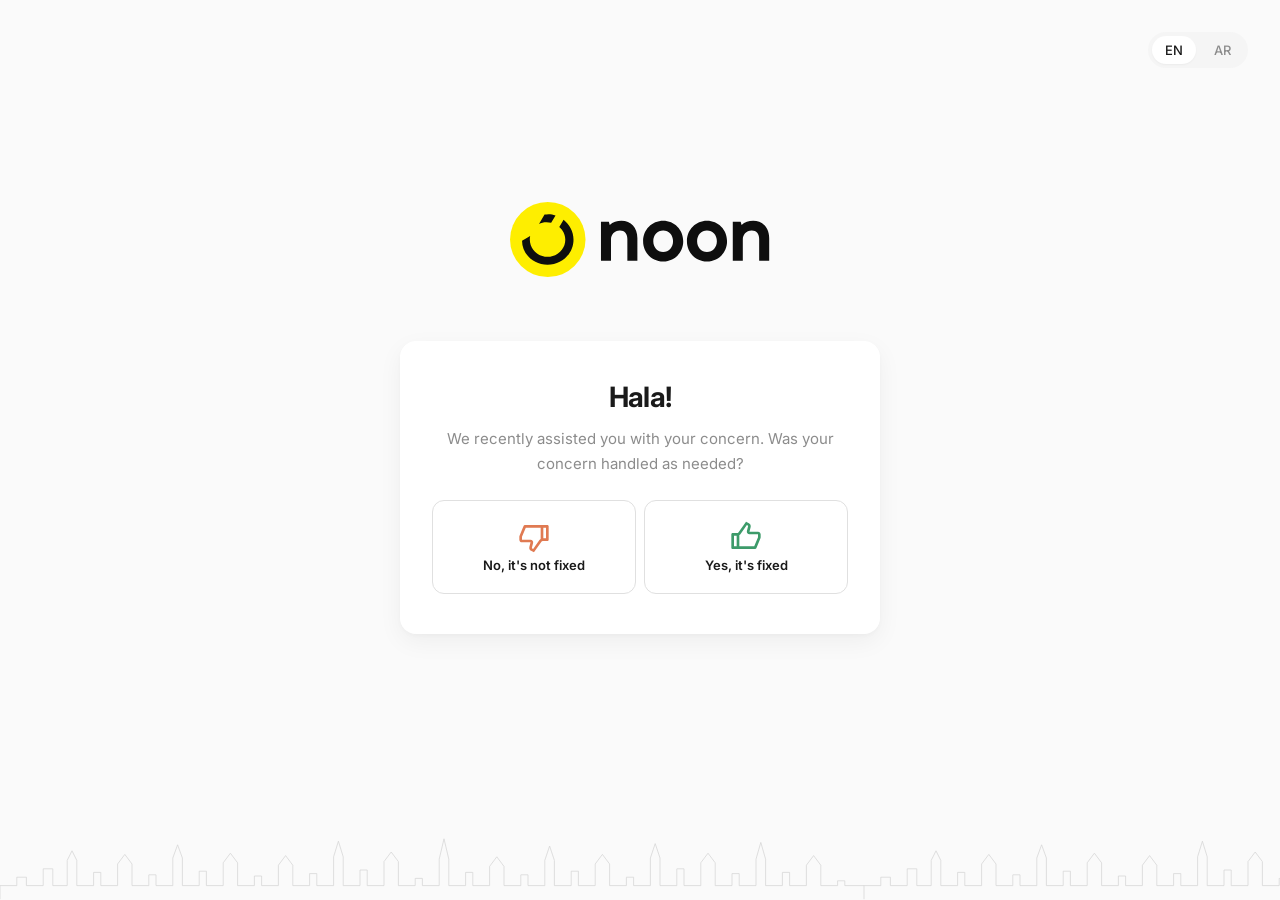
==== index.html @ 11aaef92 "Polish secondary feedback screen and language switcher spacing - Remove Optional Comments label; pla" ====
<!DOCTYPE html>
<html lang="en" dir="ltr">
<head>
  <meta charset="UTF-8" />
  <meta name="viewport" content="width=device-width, initial-scale=1.0" />
  <title>Customer Feedback | noon</title>
  <link rel="preconnect" href="https://fonts.googleapis.com" />
  <link rel="preconnect" href="https://fonts.gstatic.com" crossorigin />
  <link href="https://fonts.googleapis.com/css2?family=Inter:wght@400;500;600;700&family=Cairo:wght@400;500;600;700&display=swap" rel="stylesheet" />
  <link rel="stylesheet" href="tokens.css" />
  <link rel="stylesheet" href="styles.css" />
</head>
<body>
  <header class="app-header">
    <nav class="lang-switch" aria-label="Language">
      <button type="button" class="lang-switch__btn is-active" data-lang="en" aria-pressed="true">EN</button>
      <button type="button" class="lang-switch__btn" data-lang="ar" aria-pressed="false">AR</button>
    </nav>
  </header>

  <main class="page">
    <div class="page__brand">
      <img class="logo-mark" src="assets/noon-logo.svg" width="303" height="88" alt="noon" />
    </div>

    <div class="card">
      <!-- STEP 1 -->
      <section class="step" id="step-1" data-step="1">
        <div class="step__intro">
          <p class="step__greeting" data-i18n="greeting">Hala!</p>
          <h2 class="step__headline" data-i18n="step1Headline">
            We recently assisted you with your concern. Was your concern handled as needed?
          </h2>
        </div>
        <div class="sentiment-row" role="group" data-i18n-aria="step1ActionsAria" aria-label="Resolution status">
          <button type="button" class="sentiment-card sentiment-card--not-fixed" data-goto="2b">
            <span class="sentiment-card__icon" aria-hidden="true">
              <svg viewBox="0 0 24 24" fill="none" xmlns="http://www.w3.org/2000/svg">
                <path d="M9.4002 16.0006L3 16.0006C1.8954 16.0006 1 15.1052 1 14.0007V11.8963C1 11.6351 1.0512 11.3764 1.1506 11.1348L4.245 3.61988C4.3993 3.24518 4.7645 3.00068 5.1697 3.00068L22 3.00068C22.5523 3.00068 23 3.44838 23 4.00068L23 14.0007C23 14.5529 22.5523 15.0006 22 15.0006L18.5182 15.0006C18.1932 15.0006 17.8886 15.1585 17.7012 15.424L12.2478 23.1496C12.1053 23.3515 11.8367 23.419 11.6157 23.3085L9.8016 22.4015C8.75 21.8756 8.2069 20.6881 8.4969 19.5486L9.4002 16.0006ZM17 13.4132L17 5.00068L5.8394 5.00068L3 11.8963V14.0007L9.4002 14.0007C10.7049 14.0007 11.6602 15.2297 11.3384 16.4941L10.4351 20.042C10.3771 20.2699 10.4857 20.5074 10.6961 20.6126L11.3572 20.9432L16.0672 14.2706C16.3171 13.9166 16.6366 13.6264 17 13.4132ZM19 13.0007L21 13.0007L21 5.00068H19L19 13.0007Z" fill="currentColor"/>
              </svg>
            </span>
            <span class="sentiment-card__title" data-i18n="sentimentNotFixedTitle">No, it's not fixed</span>
          </button>
          <button type="button" class="sentiment-card sentiment-card--all-fixed" data-goto="2a">
            <span class="sentiment-card__icon" aria-hidden="true">
              <svg viewBox="0 0 24 24" fill="none" xmlns="http://www.w3.org/2000/svg">
                <path d="M14.5998 7.99935H21C22.1046 7.99935 23 8.89478 23 9.99932V12.1037C23 12.3649 22.9488 12.6236 22.8494 12.8652L19.755 20.3801C19.6007 20.7548 19.2355 20.9993 18.8303 20.9993H2C1.44772 20.9993 1 20.5516 1 19.9993V9.99932C1 9.44706 1.44772 8.99935 2 8.99935H5.48184C5.80677 8.99935 6.11143 8.84148 6.29881 8.57603L11.7522 0.850378C11.8947 0.648509 12.1633 0.581001 12.3843 0.691506L14.1984 1.59853C15.25 2.12436 15.7931 3.31194 15.5031 4.45137L14.5998 7.99935ZM7 10.5868V18.9993H18.1606L21 12.1037V9.99932H14.5998C13.2951 9.99932 12.3398 8.7703 12.6616 7.50593L13.5649 3.95796C13.6229 3.73007 13.5143 3.49255 13.3039 3.38739L12.6428 3.05682L7.93275 9.7294C7.68285 10.0834 7.36341 10.3736 7 10.5868ZM5 10.9993H3V18.9993H5V10.9993Z" fill="currentColor"/>
              </svg>
            </span>
            <span class="sentiment-card__title" data-i18n="sentimentAllFixedTitle">Yes, it's fixed</span>
          </button>
        </div>
      </section>

      <!-- STEP 2A — Success path -->
      <section class="step" id="step-2a" data-step="2a" hidden>
        <h2 class="step__headline" data-i18n="step2aHeadline">
          Thank you for your feedback. We're glad we could help.
        </h2>
        <form class="step__form" id="form-2a">
          <div class="slate">
            <textarea
              class="slate__input"
              id="success-feedback"
              name="successFeedback"
              rows="4"
              data-i18n-placeholder="successPlaceholder"
              data-i18n-aria="successAria"
              placeholder="We'd love to hear more."
              aria-label="Optional feedback"
            ></textarea>
          </div>
          <div class="step__actions step__actions--form">
            <button type="submit" class="btn btn--secondary" data-i18n="submitBtn">Submit</button>
          </div>
        </form>
      </section>

      <!-- STEP 2B — Resolution fail path -->
      <section class="step" id="step-2b" data-step="2b" hidden>
        <h2 class="step__headline" data-i18n="step2bHeadline">
          We're sorry your experience did not meet expectations. Please tell us how we can improve.
        </h2>
        <p class="step__lede step__lede--sub" data-i18n="step2bSubhead">What went wrong? Select one:</p>
        <form class="step__form" id="form-2b">
          <fieldset class="option-list" data-i18n-aria="issueOptionsAria">
            <legend class="visually-hidden" data-i18n="step2bSubhead">What went wrong? Select one:</legend>
            <label class="option-item">
              <input type="radio" name="issue-reason" value="solution" class="option-item__input" />
              <span class="option-item__label" data-i18n="optionSolution">The solution didn't work</span>
            </label>
            <label class="option-item">
              <input type="radio" name="issue-reason" value="speed" class="option-item__input" />
              <span class="option-item__label" data-i18n="optionSpeed">It took too long to resolve</span>
            </label>
            <label class="option-item">
              <input type="radio" name="issue-reason" value="agent" class="option-item__input" />
              <span class="option-item__label" data-i18n="optionAgent">The agent didn't understand my problem</span>
            </label>
            <label class="option-item">
              <input type="radio" name="issue-reason" value="other" class="option-item__input" />
              <span class="option-item__label" data-i18n="optionOther">Other</span>
            </label>
          </fieldset>
          <div class="panel--slide" id="other-panel">
            <div class="slate">
              <textarea
                class="slate__input"
                id="other-comments"
                name="otherComments"
                rows="3"
                data-i18n-placeholder="optionalCommentsPlaceholder"
                data-i18n-aria="optionalCommentsAria"
                placeholder="Share any additional details…"
                aria-label="Optional comments"
              ></textarea>
            </div>
          </div>
          <p class="field__error" id="issue-error" hidden data-i18n="issueError">Please select an option to continue.</p>
          <div class="step__actions step__actions--form">
            <button type="submit" class="btn btn--primary" data-i18n="submitFeedback">Submit Feedback</button>
          </div>
        </form>
      </section>

      <!-- Done state -->
      <section class="step step--center" id="step-done" data-step="done" hidden>
        <h2 class="step__headline step__headline--center" data-i18n="doneHeadline">
          Thanks! Your feedback means a lot.
        </h2>
        <p class="step__lede step__lede--center" data-i18n="doneLede">We'll use it to deliver a better noon experience.</p>
      </section>
    </div>
  </main>

  <footer class="page-footer" aria-hidden="true"></footer>

  <script src="app.js"></script>
</body>
</html>
---- tokens.css ----
/**
 * Weaver Design System — Gray Theme tokens
 * Source: noon Weaver Design System (Foundations)
 */
:root {
  /* Gray scale (Light) */
  --color-gray-50: #fafafa;
  --color-gray-100: #f5f5f5;
  --color-gray-200: #f0f0f0;
  --color-gray-300: #ebebeb;
  --color-gray-400: #dbdbdb;
  --color-gray-500: #adadad;
  --color-gray-600: #8c8c8c;
  --color-gray-700: #595959;
  --color-gray-800: #2e2e2e;
  --color-gray-900: #2e2e2e;
  --color-gray-950: #1a1a1a;

  /* Brand */
  --color-noon-yellow: #feee00;
  --color-noon-yellow-hover: #f7df00;
  --color-noon-yellow-tint: #fffce6;
  --color-noon-yellow-ring: rgba(254, 238, 0, 0.38);
  --color-white: #ffffff;
  --color-black: #000000;

  --color-sentiment-coral: #e07a52;
  --color-sentiment-green: #3d9b6a;

  /* App chrome */
  --color-skyline: #d4d4d4;

  /* Semantic aliases */
  --color-bg-page: var(--color-gray-50);
  --color-bg-surface: var(--color-white);
  --color-bg-muted: var(--color-gray-100);
  --color-bg-slate: var(--color-white);
  --color-text-primary: var(--color-gray-950);
  --color-text-secondary: var(--color-gray-600);
  --color-text-placeholder: var(--color-gray-500);
  --color-text-link: var(--color-gray-600);
  --color-text-link-hover: var(--color-gray-800);
  --color-border-default: var(--color-gray-300);
  --color-border-subtle: #e0e0e0;
  --color-border-input: #e0e0e0;
  --color-border-input-idle: #e0e0e0;
  --color-cta-bg: var(--color-gray-950);
  --color-cta-bg-hover: var(--color-gray-800);
  --color-cta-text: var(--color-white);
  --color-cta-opacity-hover: 0.88;
  --color-focus-ring-neutral: rgba(26, 26, 26, 0.14);

  /* Typography — Inter */
  --font-family-base: "Inter", system-ui, -apple-system, "Segoe UI", Roboto, Arial, sans-serif;
  --font-family-ar: "Cairo", "Inter", system-ui, -apple-system, "Segoe UI", Roboto, Arial, sans-serif;
  --font-size-body-md: 0.9375rem;   /* 15px */
  --font-size-body-sm: 0.875rem;    /* 14px */
  --font-size-body-xs: 0.8125rem;   /* 13px */
  --font-size-heading: 1.0625rem;   /* 17px */
  --font-size-greeting: 1.75rem;    /* 28px */
  --logo-mark-width: 220px;
  --font-size-slate-placeholder: 0.9375rem;
  --line-height-body-md: 1.65;
  --line-height-body-sm: 1.5;
  --line-height-heading: 1.55;
  --line-height-greeting: 1.2;
  --font-weight-regular: 400;
  --font-weight-medium: 500;
  --font-weight-semibold: 600;
  --font-weight-bold: 700;
  --letter-spacing-heading: -0.015em;
  --letter-spacing-greeting: -0.025em;

  /* Spacing */
  --spacing-xs: 4px;
  --spacing-sm: 6px;
  --spacing-md: 8px;
  --spacing-lg: 12px;
  --spacing-xl: 16px;
  --spacing-2xl: 20px;
  --spacing-3xl: 24px;
  --spacing-4xl: 32px;
  --spacing-5xl: 40px;
  --spacing-6xl: 48px;
  --spacing-7xl: 64px;

  /* Radius */
  --radius-sm: 4px;
  --radius-md: 6px;
  --radius-lg: 8px;
  --radius-xl: 12px;
  --radius-2xl: 16px;
  --radius-full: 9999px;

  /* Shadows */
  --shadow-xs: 0 1px 2px rgba(15, 17, 20, 0.04);
  --shadow-component: 0 1px 2px rgba(15, 17, 20, 0.04);
  --shadow-lg: 0 8px 24px rgba(15, 17, 20, 0.05), 0 2px 6px rgba(15, 17, 20, 0.03);
  --shadow-card: var(--shadow-lg);
  --shadow-slate: none;

  /* Layout */
  --card-max-width: 480px;
  --logo-gap: 64px;
  --footer-height: 72px;
  --lang-switch-inset: var(--spacing-4xl);
  --button-height-lg: 46px;
  --slate-min-height: 156px;
  --transition-base: 0.2s ease;
  --transition-step: 0.28s cubic-bezier(0.4, 0, 0.2, 1);
}
---- styles.css ----
*,
*::before,
*::after {
  box-sizing: border-box;
}

html {
  -webkit-text-size-adjust: 100%;
}

body {
  margin: 0;
  min-height: 100vh;
  font-family: var(--font-family-base);
  font-size: var(--font-size-body-md);
  font-weight: var(--font-weight-regular);
  line-height: var(--line-height-body-md);
  color: var(--color-text-primary);
  background: var(--color-bg-page);
  -webkit-font-smoothing: antialiased;
}

.visually-hidden {
  position: absolute;
  width: 1px;
  height: 1px;
  padding: 0;
  margin: -1px;
  overflow: hidden;
  clip: rect(0, 0, 0, 0);
  white-space: nowrap;
  border: 0;
}

/* Page layout */
.page {
  display: flex;
  flex-direction: column;
  align-items: center;
  min-height: 100vh;
  padding: var(--spacing-6xl) var(--spacing-xl) calc(var(--footer-height) + var(--spacing-5xl));
  position: relative;
  z-index: 2;
}

.page__brand {
  display: flex;
  justify-content: center;
  width: 100%;
  max-width: var(--card-max-width);
  margin-top: auto;
  margin-bottom: var(--logo-gap);
}

.logo-mark {
  display: block;
  width: var(--logo-mark-width);
  height: auto;
  max-width: min(260px, 72vw);
}

.app-header {
  position: fixed;
  top: 0;
  left: 0;
  right: 0;
  z-index: 200;
  height: 0;
  pointer-events: none;
}

.lang-switch {
  position: fixed;
  top: var(--lang-switch-inset);
  right: var(--lang-switch-inset);
  left: auto;
  z-index: 201;
  display: inline-flex;
  align-items: center;
  gap: var(--spacing-xs);
  margin: 0;
  padding: var(--spacing-xs);
  background: var(--color-bg-muted);
  border-radius: var(--radius-full);
  pointer-events: auto;
}

html[dir="rtl"] .lang-switch {
  right: auto;
  left: var(--lang-switch-inset);
}

.lang-switch__btn {
  min-width: 44px;
  padding: var(--spacing-sm) var(--spacing-lg);
  font-family: inherit;
  font-size: var(--font-size-body-xs);
  font-weight: var(--font-weight-medium);
  color: var(--color-text-secondary);
  background: transparent;
  border: none;
  border-radius: var(--radius-full);
  cursor: pointer;
  transition: background var(--transition-base), color var(--transition-base);
}

.lang-switch__btn:hover {
  color: var(--color-text-primary);
}

.lang-switch__btn.is-active {
  color: var(--color-text-primary);
  background: var(--color-bg-surface);
  box-shadow: var(--shadow-xs);
}

.lang-switch__btn:focus-visible {
  outline: none;
  box-shadow: 0 0 0 2px var(--color-focus-ring-neutral);
}

html[dir="rtl"] body {
  font-family: var(--font-family-ar);
}

html[dir="rtl"] .slate__input {
  text-align: right;
}

.card {
  width: 100%;
  max-width: var(--card-max-width);
  margin-bottom: auto;
  padding: var(--spacing-4xl) var(--spacing-3xl);
  background: var(--color-bg-surface);
  border-radius: var(--radius-2xl);
  box-shadow: var(--shadow-card);
}

/* Steps & transitions */
.step {
  opacity: 1;
  transform: translateY(0);
  transition: opacity var(--transition-step), transform var(--transition-step);
}

.step[hidden] {
  display: none;
}

.step--exit {
  opacity: 0;
  transform: translateY(-6px);
}

.step--enter {
  opacity: 0;
  transform: translateY(8px);
}

.step--center {
  text-align: center;
}

.step__intro {
  margin-bottom: var(--spacing-3xl);
}

.step__greeting {
  margin: 0 0 var(--spacing-lg);
  font-size: var(--font-size-greeting);
  font-weight: var(--font-weight-bold);
  line-height: var(--line-height-greeting);
  letter-spacing: var(--letter-spacing-greeting);
  color: var(--color-text-primary);
  text-align: center;
}

.step__headline {
  margin: 0;
  font-size: var(--font-size-heading);
  font-weight: var(--font-weight-medium);
  line-height: var(--line-height-heading);
  letter-spacing: var(--letter-spacing-heading);
  color: var(--color-text-primary);
  text-align: center;
}

.step__intro .step__headline {
  font-size: var(--font-size-body-md);
  font-weight: var(--font-weight-regular);
  line-height: var(--line-height-body-md);
  letter-spacing: normal;
  color: var(--color-text-secondary);
}

section.step:not(#step-1) .step__headline {
  margin-bottom: var(--spacing-3xl);
}

.step__headline--center {
  margin-bottom: var(--spacing-xl);
}

.step__lede {
  margin: calc(var(--spacing-xl) * -1) 0 var(--spacing-3xl);
  font-size: var(--font-size-body-sm);
  font-weight: var(--font-weight-regular);
  line-height: var(--line-height-body-md);
  color: var(--color-text-secondary);
  text-align: center;
}

.step__lede--center {
  margin: 0;
}

.step__lede--sub {
  margin: calc(var(--spacing-xl) * -1) 0 var(--spacing-2xl);
  font-weight: var(--font-weight-semibold);
  color: var(--color-text-primary);
  text-align: center;
}

.step__form {
  display: flex;
  flex-direction: column;
  gap: var(--spacing-2xl);
}

.step__actions {
  display: flex;
  flex-direction: column;
  align-items: center;
  gap: var(--spacing-lg);
}

.step__actions--form {
  margin-top: var(--spacing-sm);
}

/* Step 1 sentiment cards */
.sentiment-row {
  display: flex;
  gap: var(--spacing-md);
  width: 100%;
}

.sentiment-card {
  flex: 1;
  display: flex;
  flex-direction: column;
  align-items: center;
  justify-content: center;
  gap: 0;
  padding: var(--spacing-2xl) var(--spacing-lg);
  font-family: inherit;
  text-align: center;
  background: var(--color-bg-surface);
  border: 1px solid var(--color-border-subtle);
  border-radius: var(--radius-xl);
  cursor: pointer;
  transition: border-color var(--transition-base), box-shadow var(--transition-base),
    transform 0.12s ease;
}

.sentiment-card:hover {
  border-color: var(--color-gray-400);
  box-shadow: var(--shadow-lg);
}

.sentiment-card:active {
  transform: scale(0.985);
}

.sentiment-card:focus-visible {
  outline: none;
  border-color: var(--color-gray-400);
  box-shadow: var(--shadow-lg), 0 0 0 3px var(--color-focus-ring-neutral);
}

.sentiment-card__icon {
  display: flex;
  align-items: center;
  justify-content: center;
  width: 32px;
  height: 32px;
  margin-bottom: var(--spacing-xs);
}

.sentiment-card__icon svg {
  width: 100%;
  height: 100%;
}

.sentiment-card--not-fixed .sentiment-card__icon {
  color: var(--color-sentiment-coral);
}

.sentiment-card--all-fixed .sentiment-card__icon {
  color: var(--color-sentiment-green);
}

.sentiment-card__title {
  font-size: var(--font-size-body-xs);
  font-weight: var(--font-weight-semibold);
  letter-spacing: normal;
  color: var(--color-text-primary);
  margin-bottom: 0;
}

html[dir="rtl"] .sentiment-card__title {
  letter-spacing: normal;
}

.field__label {
  display: block;
  margin-bottom: var(--spacing-sm);
  font-size: var(--font-size-body-sm);
  font-weight: var(--font-weight-medium);
  color: var(--color-text-secondary);
  text-align: start;
}

/* Issue option list */
.option-list {
  border: none;
  margin: 0;
  padding: 0;
  display: flex;
  flex-direction: column;
  gap: var(--spacing-md);
}

.option-item {
  display: flex;
  align-items: center;
  gap: var(--spacing-lg);
  padding: var(--spacing-lg) var(--spacing-xl);
  background: var(--color-bg-surface);
  border: 1px solid var(--color-gray-950);
  border-radius: var(--radius-lg);
  cursor: pointer;
  transition: border-color var(--transition-base), box-shadow var(--transition-base),
    background var(--transition-base);
}

.option-item:hover {
  border-color: var(--color-gray-950);
  background: var(--color-bg-muted);
  box-shadow: var(--shadow-xs);
}

.option-item:has(.option-item__input:checked) {
  border-color: var(--color-gray-950);
  background: var(--color-bg-muted);
  box-shadow: var(--shadow-xs);
}

.option-item__input {
  flex-shrink: 0;
  width: 18px;
  height: 18px;
  margin: 0;
  accent-color: var(--color-gray-950);
  cursor: pointer;
}

.option-item__label {
  font-size: var(--font-size-body-sm);
  font-weight: var(--font-weight-semibold);
  line-height: var(--line-height-body-sm);
  color: var(--color-gray-950);
  text-align: start;
}

/* Progressive disclosure panel */
.panel--slide {
  max-height: 0;
  opacity: 0;
  overflow: hidden;
  transition: max-height var(--transition-step), opacity var(--transition-step),
    margin-top var(--transition-step);
  margin-top: 0;
}

.panel--slide.panel--open {
  max-height: 200px;
  opacity: 1;
  margin-top: var(--spacing-md);
}

.panel--slide .slate__input {
  min-height: 96px;
}

/* Text slate */
.slate {
  border: 1px solid var(--color-border-input-idle);
  border-radius: var(--radius-lg);
  background: var(--color-bg-slate);
  box-shadow: none;
  overflow: hidden;
  transition: border-color var(--transition-base), box-shadow var(--transition-base);
}

.slate__input {
  display: block;
  width: 100%;
  min-height: var(--slate-min-height);
  padding: var(--spacing-xl) var(--spacing-2xl);
  font-family: inherit;
  font-size: var(--font-size-body-md);
  font-weight: var(--font-weight-regular);
  line-height: var(--line-height-body-md);
  color: var(--color-text-primary);
  background: transparent;
  border: none;
  border-radius: var(--radius-lg);
  resize: vertical;
}

.slate__input--conversational {
  min-height: calc(var(--slate-min-height) + 16px);
  font-size: var(--font-size-slate-placeholder);
}

.slate__input::placeholder {
  color: var(--color-text-placeholder);
  font-size: inherit;
}

.slate__input:focus {
  outline: none;
}

.slate:focus-within {
  border-color: var(--color-gray-400);
  box-shadow: none;
}

.field__error {
  margin: calc(var(--spacing-lg) * -1) 0 0;
  font-size: var(--font-size-body-xs);
  color: #c62828;
  text-align: center;
}

/* Skyline footer */
.btn {
  display: inline-flex;
  align-items: center;
  justify-content: center;
  min-height: var(--button-height-lg);
  padding: var(--spacing-lg) var(--spacing-4xl);
  font-family: inherit;
  font-size: var(--font-size-body-sm);
  font-weight: var(--font-weight-medium);
  text-transform: none;
  border: none;
  border-radius: var(--radius-full);
  cursor: pointer;
  transition: background var(--transition-base), opacity var(--transition-base),
    color var(--transition-base);
}

.btn--primary {
  width: 100%;
  color: var(--color-cta-text);
  background: var(--color-cta-bg);
  font-weight: var(--font-weight-bold);
  box-shadow: var(--shadow-component);
}

.btn--primary:hover {
  background: var(--color-cta-bg-hover);
}

.btn--primary:focus-visible {
  outline: none;
  box-shadow: var(--shadow-component), 0 0 0 3px var(--color-focus-ring-neutral);
}

.btn--secondary {
  width: 100%;
  color: var(--color-text-primary);
  background: var(--color-bg-surface);
  border: 1px solid var(--color-border-subtle);
  box-shadow: var(--shadow-component);
}

.btn--secondary:hover {
  background: var(--color-bg-muted);
  border-color: var(--color-gray-400);
}

.btn--secondary:focus-visible {
  outline: none;
  box-shadow: var(--shadow-component), 0 0 0 3px var(--color-focus-ring-neutral);
}

.btn--link {
  width: auto;
  min-height: auto;
  padding: var(--spacing-sm) var(--spacing-md);
  font-size: var(--font-size-body-sm);
  font-weight: var(--font-weight-regular);
  color: var(--color-text-link);
  background: transparent;
  border-radius: var(--radius-md);
}

.btn--link:hover {
  color: var(--color-text-link-hover);
  text-decoration: underline;
  text-underline-offset: 3px;
}

.btn--link:focus-visible {
  outline: none;
  box-shadow: 0 0 0 2px rgba(26, 26, 26, 0.1);
}

/* Skyline footer */
.page-footer {
  position: fixed;
  bottom: 0;
  left: 0;
  right: 0;
  z-index: 0;
  height: var(--footer-height);
  pointer-events: none;
  background-image: url("assets/skyline.svg");
  background-repeat: repeat-x;
  background-position: bottom left;
  background-size: auto var(--footer-height);
}

@media (max-width: 863px) {
  .page-footer {
    background-size: 100% var(--footer-height);
    background-repeat: no-repeat;
    background-position: bottom center;
  }
}

@media (max-width: 640px) {
  .lang-switch {
    top: var(--spacing-3xl);
    right: var(--spacing-3xl);
  }

  html[dir="rtl"] .lang-switch {
    right: auto;
    left: var(--spacing-3xl);
  }
}

/* Responsive */
@media (max-width: 400px) {
  .page {
    padding-top: var(--spacing-4xl);
    padding-left: var(--spacing-xl);
    padding-right: var(--spacing-xl);
  }

  .lang-switch {
    top: var(--spacing-xl);
    right: var(--spacing-xl);
  }

  html[dir="rtl"] .lang-switch {
    right: auto;
    left: var(--spacing-xl);
  }

  .page__brand {
    margin-bottom: var(--spacing-4xl);
  }

  .logo-mark {
    width: min(204px, 72vw);
  }

  .card {
    padding: var(--spacing-3xl) var(--spacing-2xl);
  }

  .step__greeting {
    font-size: 1.5rem;
  }

  .step__headline {
    font-size: 1rem;
  }

  .btn--primary,
  .btn--secondary {
    min-height: 44px;
  }

  .sentiment-card {
    padding: var(--spacing-lg) var(--spacing-md);
  }
}

@media (min-width: 768px) {
  .page {
    padding-top: var(--spacing-6xl);
  }

  .logo-mark {
    width: 260px;
  }

  .card {
    padding: var(--spacing-5xl) var(--spacing-4xl);
  }
}
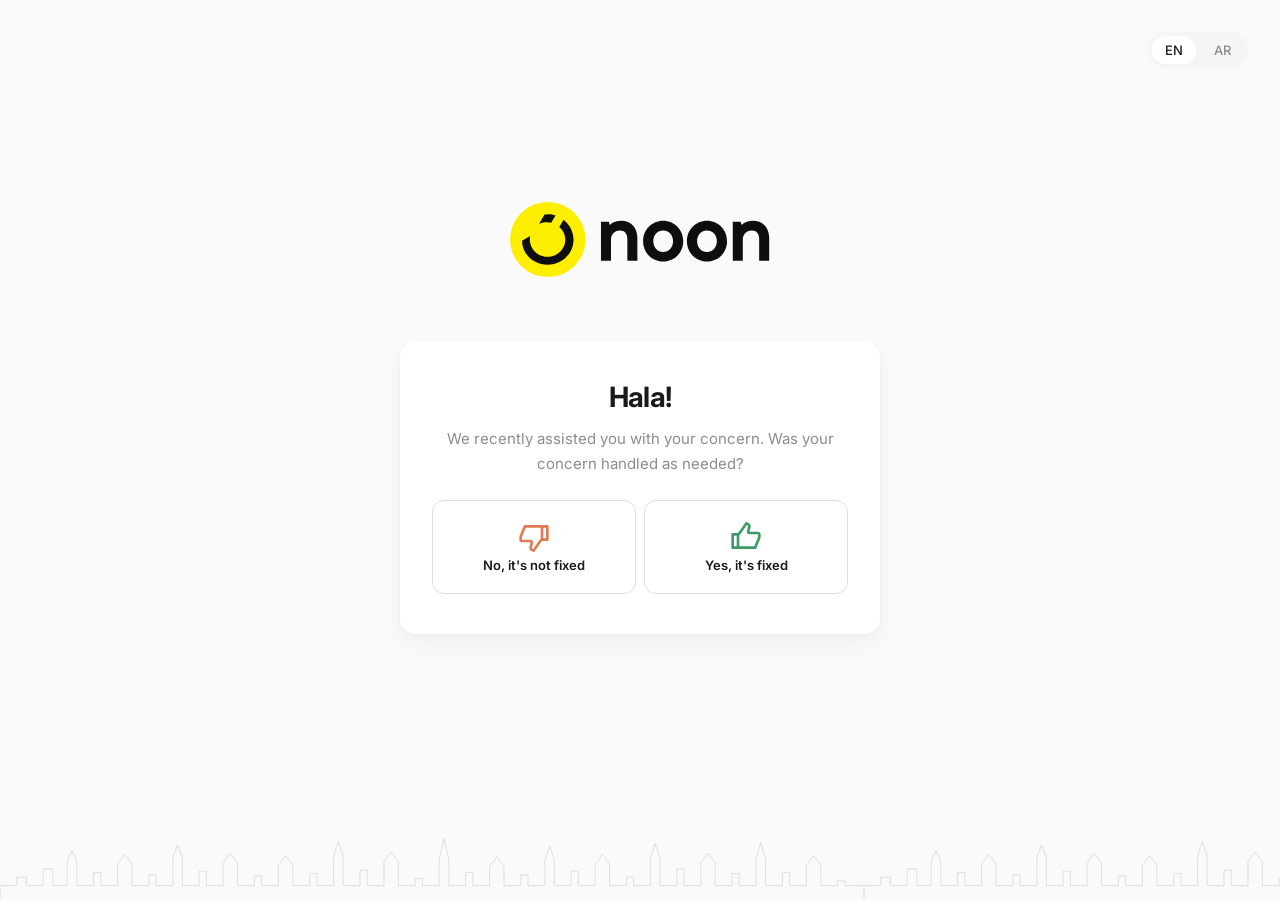
==== commit 20e25502: "Remove 'Select one' from Step 2B heading Co-authored-by: ranibrahim-creator <ranibrahim-creator@user" ====
--- a/index.html
+++ b/index.html
@@ -71,7 +71,7 @@
             ></textarea>
           </div>
           <div class="step__actions step__actions--form">
-            <button type="submit" class="btn btn--secondary" data-i18n="submitBtn">Submit</button>
+            <button type="submit" class="btn btn--primary" data-i18n="submitBtn">Submit</button>
           </div>
         </form>
       </section>
@@ -81,10 +81,10 @@
         <h2 class="step__headline" data-i18n="step2bHeadline">
           We're sorry your experience did not meet expectations. Please tell us how we can improve.
         </h2>
-        <p class="step__lede step__lede--sub" data-i18n="step2bSubhead">What went wrong? Select one:</p>
+        <p class="step__lede step__lede--sub" data-i18n="step2bSubhead">What went wrong?</p>
         <form class="step__form" id="form-2b">
           <fieldset class="option-list" data-i18n-aria="issueOptionsAria">
-            <legend class="visually-hidden" data-i18n="step2bSubhead">What went wrong? Select one:</legend>
+            <legend class="visually-hidden" data-i18n="step2bSubhead">What went wrong?</legend>
             <label class="option-item">
               <input type="radio" name="issue-reason" value="solution" class="option-item__input" />
               <span class="option-item__label" data-i18n="optionSolution">The solution didn't work</span>
--- a/styles.css
+++ b/styles.css
@@ -80,14 +80,9 @@
   gap: var(--spacing-xs);
   margin: 0;
   padding: var(--spacing-xs);
-  background: var(--color-bg-muted);
+  background: var(--color-gray-100);
   border-radius: var(--radius-full);
   pointer-events: auto;
-}
-
-html[dir="rtl"] .lang-switch {
-  right: auto;
-  left: var(--lang-switch-inset);
 }
 
 .lang-switch__btn {
@@ -111,7 +106,6 @@
 .lang-switch__btn.is-active {
   color: var(--color-text-primary);
   background: var(--color-bg-surface);
-  box-shadow: var(--shadow-xs);
 }
 
 .lang-switch__btn:focus-visible {
@@ -226,6 +220,10 @@
   display: flex;
   flex-direction: column;
   gap: var(--spacing-2xl);
+}
+
+#form-2b {
+  gap: var(--spacing-xl);
 }
 
 .step__actions {
@@ -338,7 +336,7 @@
   gap: var(--spacing-lg);
   padding: var(--spacing-lg) var(--spacing-xl);
   background: var(--color-bg-surface);
-  border: 1px solid var(--color-gray-950);
+  border: 1px solid var(--color-gray-300);
   border-radius: var(--radius-lg);
   cursor: pointer;
   transition: border-color var(--transition-base), box-shadow var(--transition-base),
@@ -346,15 +344,15 @@
 }
 
 .option-item:hover {
-  border-color: var(--color-gray-950);
+  border-color: var(--color-gray-400);
   background: var(--color-bg-muted);
-  box-shadow: var(--shadow-xs);
+  box-shadow: none;
 }
 
 .option-item:has(.option-item__input:checked) {
   border-color: var(--color-gray-950);
-  background: var(--color-bg-muted);
-  box-shadow: var(--shadow-xs);
+  background: var(--color-bg-surface);
+  box-shadow: none;
 }
 
 .option-item__input {
@@ -368,7 +366,7 @@
 
 .option-item__label {
   font-size: var(--font-size-body-sm);
-  font-weight: var(--font-weight-semibold);
+  font-weight: var(--font-weight-medium);
   line-height: var(--line-height-body-sm);
   color: var(--color-gray-950);
   text-align: start;
@@ -387,7 +385,7 @@
 .panel--slide.panel--open {
   max-height: 200px;
   opacity: 1;
-  margin-top: var(--spacing-md);
+  margin-top: 0;
 }
 
 .panel--slide .slate__input {
@@ -549,11 +547,6 @@
     top: var(--spacing-3xl);
     right: var(--spacing-3xl);
   }
-
-  html[dir="rtl"] .lang-switch {
-    right: auto;
-    left: var(--spacing-3xl);
-  }
 }
 
 /* Responsive */
@@ -569,11 +562,6 @@
     right: var(--spacing-xl);
   }
 
-  html[dir="rtl"] .lang-switch {
-    right: auto;
-    left: var(--spacing-xl);
-  }
-
   .page__brand {
     margin-bottom: var(--spacing-4xl);
   }
